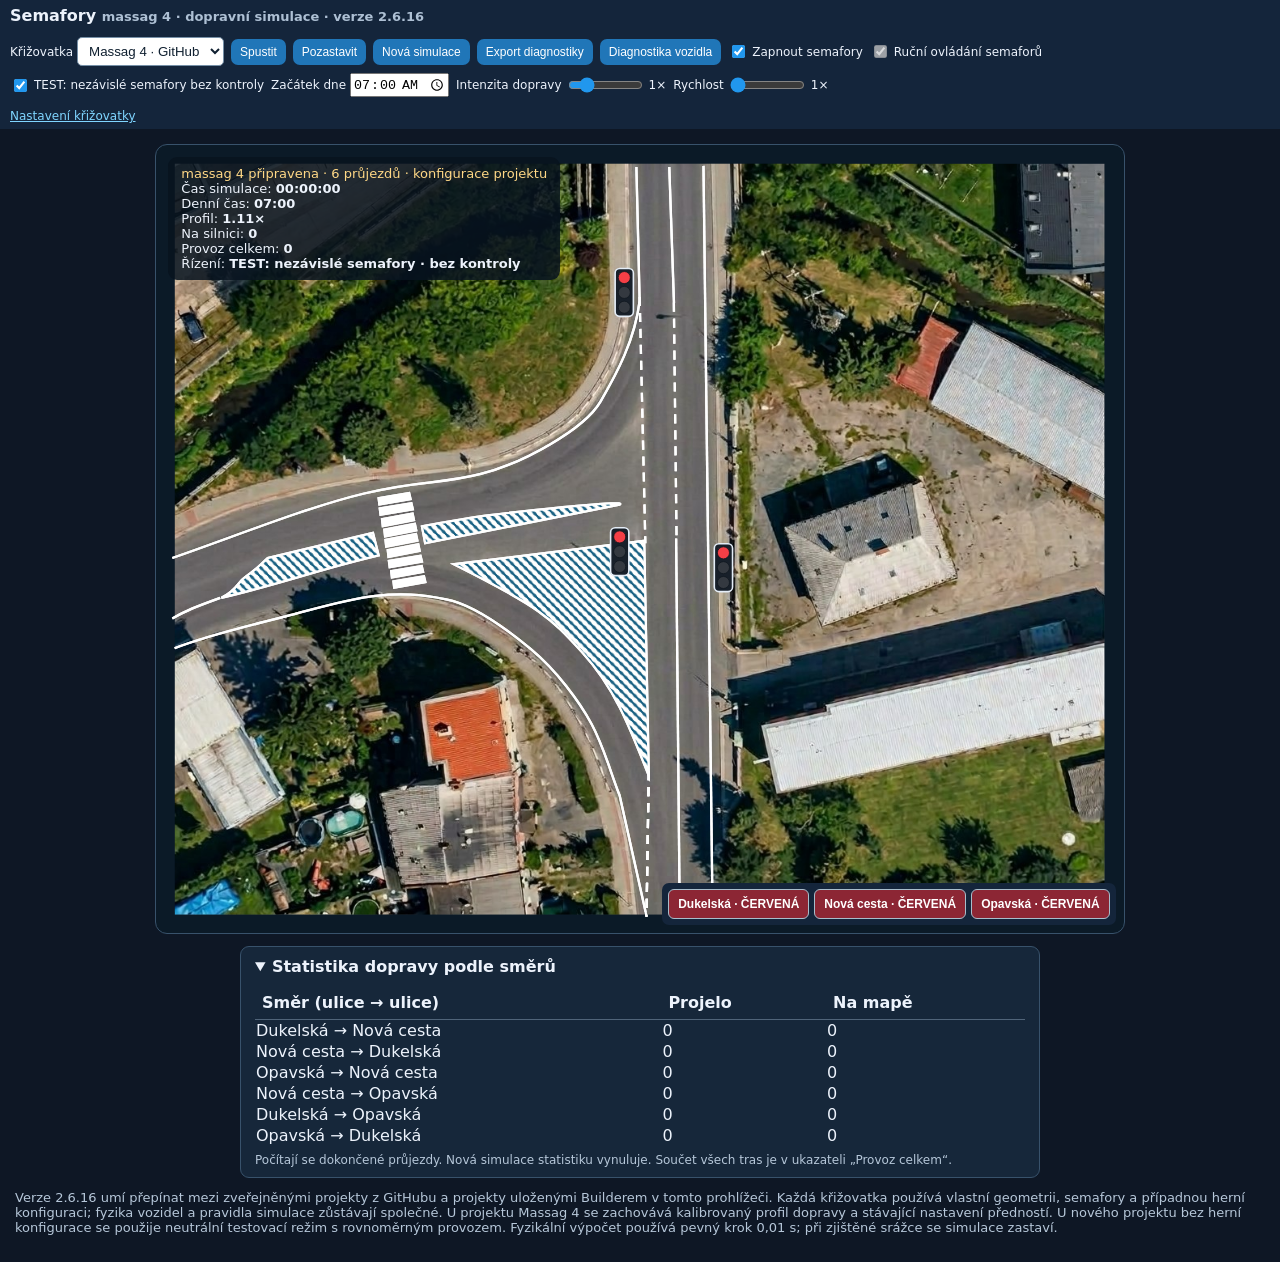
==== hra.html @ 42621f35 "Release 2.6.16 opposing-left-turn flow rule" ====
<!doctype html>
<html lang="cs"><head><meta charset="utf-8"><meta name="viewport" content="width=device-width,initial-scale=1"><title>Semafory – simulace dopravy</title>
<style>
:root{font-family:system-ui,Arial;color:#edf3fc;background:#0e1725}*{box-sizing:border-box}body{margin:0}header{padding:9px 16px;background:#14253b;display:flex;gap:18px;align-items:center;flex-wrap:nowrap}header h1{white-space:nowrap}header a{white-space:nowrap}h1{font-size:23px;margin:0}small{color:#aec0d4}a{color:#7fd5ff}main{max-width:1500px;margin:0 auto;padding:15px}.controls{display:flex;gap:12px;align-items:center;flex-wrap:wrap;margin:0 0 12px}.controls button{padding:9px 17px;background:#2076b8;color:white;border:0;border-radius:7px;cursor:pointer}.controls button:hover{background:#3196d5}.controls label{display:flex;gap:7px;align-items:center}input{accent-color:#2197ee}.controls select{background:#fff;color:#102030;border:1px solid #7690a7;border-radius:5px;padding:5px 7px;max-width:220px}.stage{position:relative;width:fit-content;max-width:100%;margin:0 auto;background:#0b1a27;border:1px solid #38526b;border-radius:12px;overflow:hidden}svg{display:block;width:100%;height:auto;max-height:none}.hud{position:absolute;left:12px;top:12px;background:#08131fdc;padding:9px 13px;border-radius:9px;font-size:13px;pointer-events:none}.note{margin:12px 0;color:#b6c7d9;font-size:13px}#state{color:#ffd886}#scene g[data-overlay]{pointer-events:none}#scene #lights{pointer-events:all}#scene #lights g[data-signal]{pointer-events:all}@media(max-width:640px){header{padding:5px 9px;display:flex;align-items:center;justify-content:space-between;gap:8px}header h1{font-size:13px;line-height:1.2;white-space:normal}header h1 small{font-size:11px}header a{font-size:11px;white-space:nowrap}main{padding:0;display:flex;flex-direction:column}.stage{order:0;width:100%;max-width:100%;margin:0;border-radius:0;border-left:0;border-right:0;height:auto;min-height:0;touch-action:auto}.stage svg{display:block;width:100%;height:auto;max-height:none}.hud{position:static;display:flex;align-items:center;justify-content:space-between;gap:7px;flex-wrap:wrap;background:#14253b;border-radius:0;padding:5px 8px;font-size:10px;line-height:1.25;opacity:1}.hud>div{white-space:nowrap}.hud #state{max-width:100%;overflow:hidden;text-overflow:ellipsis}.controls{order:1;padding:7px 8px;gap:6px;margin:0;display:grid;grid-template-columns:repeat(3,minmax(0,1fr))}.controls button{padding:8px 2px;font-size:12px;min-height:38px}.controls label{font-size:12px;grid-column:span 3;display:flex;gap:8px;min-height:25px}.controls input[type=range]{flex:1;min-width:0}.note{order:2;padding:0 10px;font-size:11px;margin-top:15px}}
@media(min-width:641px){header{padding:6px 10px;gap:12px;flex-wrap:wrap;max-width:100vw;min-width:0}header h1{font-size:16px}header h1 small{font-size:13px}header>a{font-size:12px;order:3}header .controls{margin:0 0 0 auto;gap:7px;flex-wrap:wrap;min-width:0}header .controls button{padding:6px 9px;font-size:12px;white-space:nowrap}header .controls label{font-size:12px;gap:4px;white-space:nowrap}header .controls input[type=range]{width:75px}.stage{width:min(100%, calc((100dvh - 110px) * var(--map-ratio, 1.777778)));height:auto;max-height:none;aspect-ratio:var(--map-aspect, 16/9)}.stage svg{width:100%;height:auto;max-height:none;object-fit:contain}}
.signal-panel{display:flex;flex-wrap:wrap;gap:5px;padding:6px;background:#14253b}
.signal-panel[hidden]{display:none}
.signal-panel button{border:1px solid #a8bdcb;border-radius:6px;color:white;padding:7px 9px;cursor:pointer;font-weight:700;font-size:12px}
@media(min-width:641px){.signal-panel{position:absolute;right:8px;bottom:8px;border-radius:7px}}
/* Mobile flex order: map, primary actions, remaining controls, statistics. */
@media(max-width:640px){
 .stage{order:0}
 .controls{order:1}
 .controls #start{order:-3}
 .controls #pause{order:-2}
 .controls #reset{order:-1}
 #traffic-stats{order:2;margin:10px 0!important;max-width:100%!important}
 .note{order:3}
 #diagnostics{order:4}
}
@media (orientation:landscape) and (max-height:600px){
 #traffic-stats{order:2}
 .note{order:3}
}
body{max-width:100%;overflow-x:hidden}main{width:100%;max-width:100vw}.controls{max-width:100%;min-width:0}header{max-width:100%;min-width:0}.stage{max-width:100%}
/* Small landscape phones: show the map first, controls below it. */
@media (orientation:landscape) and (max-height:600px){
 header{padding:3px 8px;gap:8px}
 header h1{font-size:13px}
 header h1 small{font-size:11px}
 main{display:flex;flex-direction:column;padding:4px 6px}
 .stage{order:0;width:min(100%,calc((100dvh - 70px)*var(--map-ratio,1.333333)));height:auto;max-height:none;margin:0 auto;aspect-ratio:var(--map-aspect,4/3);flex-shrink:0}
 .stage svg{height:auto;width:100%;max-height:none;display:block}
 .controls{order:1;margin:8px 0;flex-wrap:wrap}
 .hud{font-size:10px;padding:4px 7px}
 .note{order:2}
}
</style><script type="module" src="./js/play.js?v=2.6.16"></script></head>
<body><header><h1>Semafory <small><span id="intersection-name">Načítám křižovatku…</span> · dopravní simulace · verze 2.6.16</small></h1><a href="./index.html">Nastavení křižovatky</a></header>
<main><div class="controls"><label>Křižovatka <select id="intersection"><option value="">Načítám…</option></select></label><button id="start">Spustit</button><button id="pause">Pozastavit</button><button id="reset">Nová simulace</button><button id="export-diagnostics">Export diagnostiky</button><button id="inspect-toggle" type="button">Diagnostika vozidla</button><label><input id="signals-enabled" type="checkbox" checked> Zapnout semafory</label><label><input id="manual" type="checkbox" checked> Ruční ovládání semaforů</label><label title="Testovací režim bez spřažení a bezpečnostních intervalů"><input id="unrestricted" type="checkbox" checked> TEST: nezávislé semafory bez kontroly</label><label>Začátek dne <input id="start-time" type="time" value="07:00" step="900" style="max-width:100px"></label><label>Intenzita dopravy <input id="rate" type="range" min="0.5" max="3" step="0.25" value="1"><span id="rate-value">1×</span></label><label>Rychlost <input id="speed" type="range" min="1" max="5" value="1"><span id="speed-value">1×</span></label></div>
<div class="stage"><svg id="scene" xmlns="http://www.w3.org/2000/svg" viewBox="0 0 1280 720" preserveAspectRatio="xMidYMid meet" aria-label="Simulace křižovatky">
<defs id="defs"></defs><g id="map"></g><g id="photo-map"></g><g id="markings"></g><g id="native-map"></g><g id="vehicles" data-overlay="true"></g><g id="lights" data-overlay="true"></g></svg>
<div class="hud"><div id="state">Načítám křižovatku…</div><div>Čas simulace: <b id="elapsed">00:00:00</b></div><div>Denní čas: <b id="day-time">07:00</b></div><div>Profil: <b id="current-profile">1,00×</b></div><div>Na silnici: <b id="count">0</b></div><div>Provoz celkem: <b id="passed">0</b></div><div>Řízení: <b id="phase">Bez semaforů</b></div></div><div id="signal-panel" class="signal-panel" hidden></div></div>
<details id="traffic-stats" style="margin:12px auto;max-width:800px;background:#16273a;border:1px solid #38526b;border-radius:9px;padding:10px 14px;color:#edf3fc" open><summary style="cursor:pointer;font-weight:700">Statistika dopravy podle směrů</summary><div style="overflow-x:auto"><table style="border-collapse:collapse;width:100%;margin-top:10px;text-align:left;font-variant-numeric:tabular-nums"><thead><tr><th style="padding:7px;border-bottom:1px solid #506479">Směr (ulice → ulice)</th><th style="padding:7px;border-bottom:1px solid #506479">Projelo</th><th style="padding:7px;border-bottom:1px solid #506479">Na mapě</th></tr></thead><tbody id="route-stats-body"></tbody></table></div><p style="margin:7px 0 0;font-size:12px;color:#b6c7d9">Počítají se dokončené průjezdy. Nová simulace statistiku vynuluje. Součet všech tras je v ukazateli „Provoz celkem“.</p></details>
<section id="vehicle-inspector" hidden style="position:fixed;right:12px;bottom:12px;z-index:30;max-width:min(440px,92vw);max-height:42vh;overflow:auto;margin:0;padding:12px;background:#172b3b;color:#eef7ff;border:1px solid #51788e;border-radius:9px;font-size:13px"><label style="display:block;margin-bottom:8px">Vybrat vozidlo: <select id="inspect-select" style="background:#fff;color:#102030;padding:4px;max-width:100%"></select></label><strong id="inspect-title">Vybrané vozidlo</strong><div id="inspect-info" style="margin:7px 0"></div><strong id="inspect-status"></strong><pre id="inspect-detail" style="white-space:pre-wrap;overflow-wrap:anywhere;font-size:12px;margin:8px 0 0"></pre></section><pre id="diagnostics" hidden style="white-space:pre-wrap;overflow-wrap:anywhere;background:#16283d;padding:12px;border-radius:8px;font-size:12px"></pre><p class="note">Verze 2.6.16 umí přepínat mezi zveřejněnými projekty z GitHubu a projekty uloženými Builderem v tomto prohlížeči. Každá křižovatka používá vlastní geometrii, semafory a případnou herní konfiguraci; fyzika vozidel a pravidla simulace zůstávají společné. U projektu Massag 4 se zachovává kalibrovaný profil dopravy a stávající nastavení předností. U nového projektu bez herní konfigurace se použije neutrální testovací režim s rovnoměrným provozem. Fyzikální výpočet používá pevný krok 0,01 s; při zjištěné srážce se simulace zastaví.</p></main><script>
(()=>{const controls=document.querySelector('.controls'),header=document.querySelector('header'),main=document.querySelector('main'),stage=document.querySelector('.stage');function layout(){if(window.innerWidth>640)header.append(controls);else stage.insertAdjacentElement('afterend',controls)}window.addEventListener('resize',layout);layout()})();
</script></body></html>
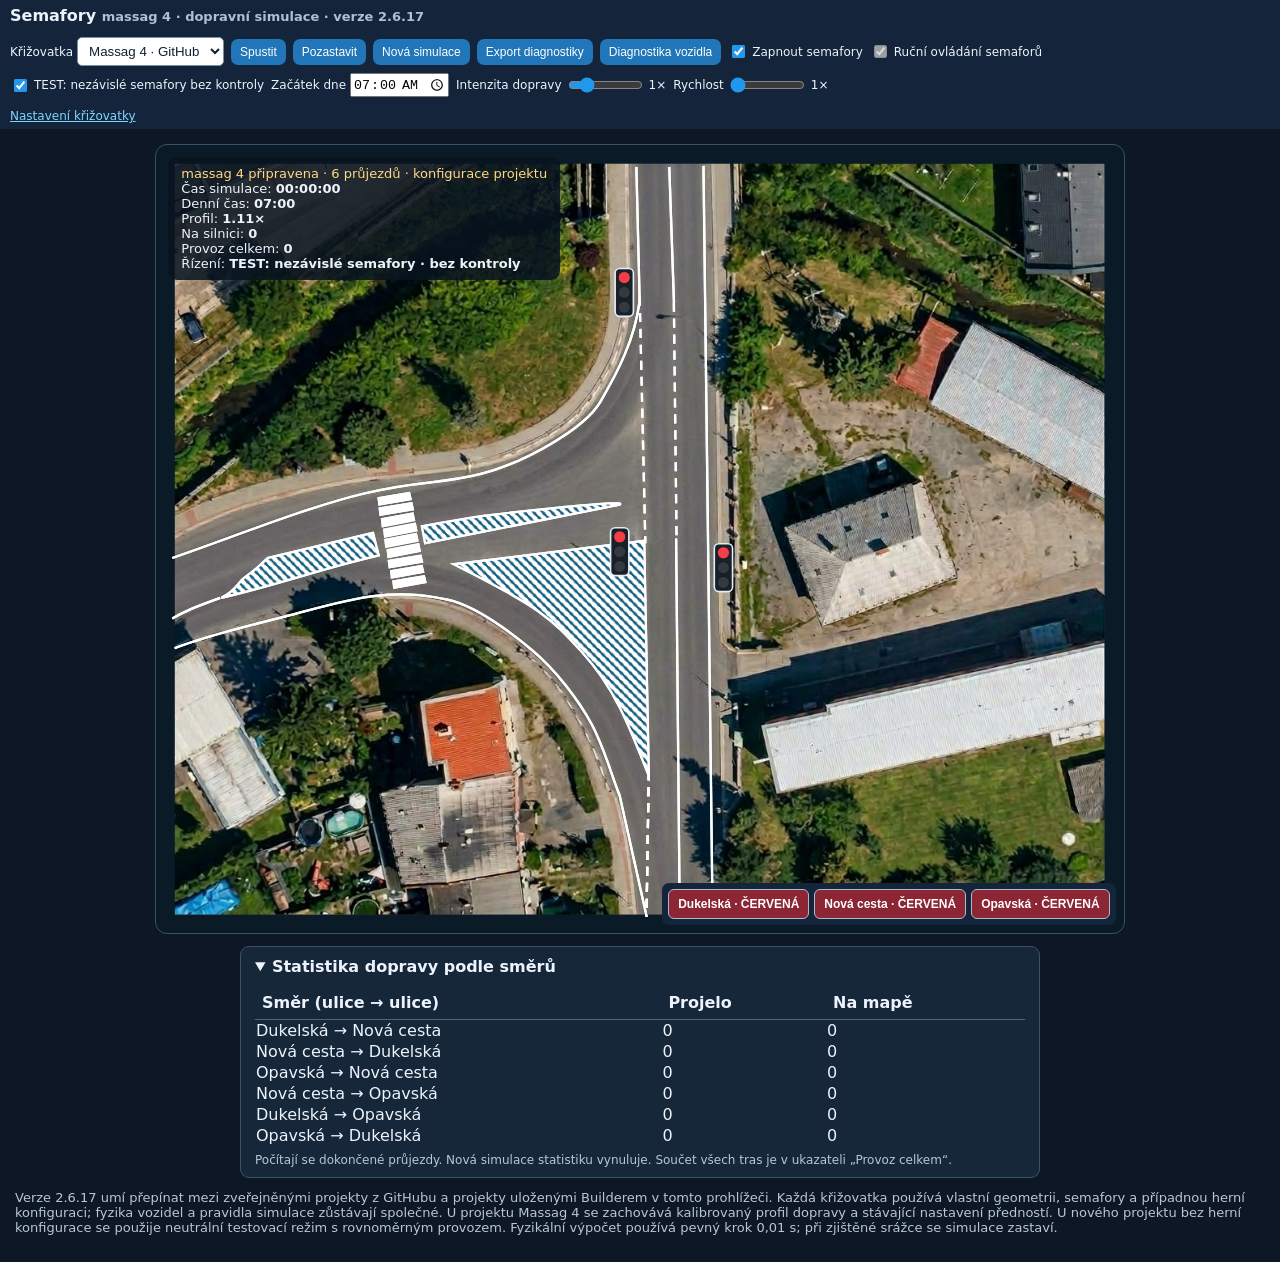
==== commit fff25065: "Release 2.6.17: refine general priority waiting behavior" ====
--- a/hra.html
+++ b/hra.html
@@ -35,13 +35,13 @@
  .hud{font-size:10px;padding:4px 7px}
  .note{order:2}
 }
-</style><script type="module" src="./js/play.js?v=2.6.16"></script></head>
-<body><header><h1>Semafory <small><span id="intersection-name">Načítám křižovatku…</span> · dopravní simulace · verze 2.6.16</small></h1><a href="./index.html">Nastavení křižovatky</a></header>
+</style><script type="module" src="./js/play.js?v=2.6.17"></script></head>
+<body><header><h1>Semafory <small><span id="intersection-name">Načítám křižovatku…</span> · dopravní simulace · verze 2.6.17</small></h1><a href="./index.html">Nastavení křižovatky</a></header>
 <main><div class="controls"><label>Křižovatka <select id="intersection"><option value="">Načítám…</option></select></label><button id="start">Spustit</button><button id="pause">Pozastavit</button><button id="reset">Nová simulace</button><button id="export-diagnostics">Export diagnostiky</button><button id="inspect-toggle" type="button">Diagnostika vozidla</button><label><input id="signals-enabled" type="checkbox" checked> Zapnout semafory</label><label><input id="manual" type="checkbox" checked> Ruční ovládání semaforů</label><label title="Testovací režim bez spřažení a bezpečnostních intervalů"><input id="unrestricted" type="checkbox" checked> TEST: nezávislé semafory bez kontroly</label><label>Začátek dne <input id="start-time" type="time" value="07:00" step="900" style="max-width:100px"></label><label>Intenzita dopravy <input id="rate" type="range" min="0.5" max="3" step="0.25" value="1"><span id="rate-value">1×</span></label><label>Rychlost <input id="speed" type="range" min="1" max="5" value="1"><span id="speed-value">1×</span></label></div>
 <div class="stage"><svg id="scene" xmlns="http://www.w3.org/2000/svg" viewBox="0 0 1280 720" preserveAspectRatio="xMidYMid meet" aria-label="Simulace křižovatky">
 <defs id="defs"></defs><g id="map"></g><g id="photo-map"></g><g id="markings"></g><g id="native-map"></g><g id="vehicles" data-overlay="true"></g><g id="lights" data-overlay="true"></g></svg>
 <div class="hud"><div id="state">Načítám křižovatku…</div><div>Čas simulace: <b id="elapsed">00:00:00</b></div><div>Denní čas: <b id="day-time">07:00</b></div><div>Profil: <b id="current-profile">1,00×</b></div><div>Na silnici: <b id="count">0</b></div><div>Provoz celkem: <b id="passed">0</b></div><div>Řízení: <b id="phase">Bez semaforů</b></div></div><div id="signal-panel" class="signal-panel" hidden></div></div>
 <details id="traffic-stats" style="margin:12px auto;max-width:800px;background:#16273a;border:1px solid #38526b;border-radius:9px;padding:10px 14px;color:#edf3fc" open><summary style="cursor:pointer;font-weight:700">Statistika dopravy podle směrů</summary><div style="overflow-x:auto"><table style="border-collapse:collapse;width:100%;margin-top:10px;text-align:left;font-variant-numeric:tabular-nums"><thead><tr><th style="padding:7px;border-bottom:1px solid #506479">Směr (ulice → ulice)</th><th style="padding:7px;border-bottom:1px solid #506479">Projelo</th><th style="padding:7px;border-bottom:1px solid #506479">Na mapě</th></tr></thead><tbody id="route-stats-body"></tbody></table></div><p style="margin:7px 0 0;font-size:12px;color:#b6c7d9">Počítají se dokončené průjezdy. Nová simulace statistiku vynuluje. Součet všech tras je v ukazateli „Provoz celkem“.</p></details>
-<section id="vehicle-inspector" hidden style="position:fixed;right:12px;bottom:12px;z-index:30;max-width:min(440px,92vw);max-height:42vh;overflow:auto;margin:0;padding:12px;background:#172b3b;color:#eef7ff;border:1px solid #51788e;border-radius:9px;font-size:13px"><label style="display:block;margin-bottom:8px">Vybrat vozidlo: <select id="inspect-select" style="background:#fff;color:#102030;padding:4px;max-width:100%"></select></label><strong id="inspect-title">Vybrané vozidlo</strong><div id="inspect-info" style="margin:7px 0"></div><strong id="inspect-status"></strong><pre id="inspect-detail" style="white-space:pre-wrap;overflow-wrap:anywhere;font-size:12px;margin:8px 0 0"></pre></section><pre id="diagnostics" hidden style="white-space:pre-wrap;overflow-wrap:anywhere;background:#16283d;padding:12px;border-radius:8px;font-size:12px"></pre><p class="note">Verze 2.6.16 umí přepínat mezi zveřejněnými projekty z GitHubu a projekty uloženými Builderem v tomto prohlížeči. Každá křižovatka používá vlastní geometrii, semafory a případnou herní konfiguraci; fyzika vozidel a pravidla simulace zůstávají společné. U projektu Massag 4 se zachovává kalibrovaný profil dopravy a stávající nastavení předností. U nového projektu bez herní konfigurace se použije neutrální testovací režim s rovnoměrným provozem. Fyzikální výpočet používá pevný krok 0,01 s; při zjištěné srážce se simulace zastaví.</p></main><script>
+<section id="vehicle-inspector" hidden style="position:fixed;right:12px;bottom:12px;z-index:30;max-width:min(440px,92vw);max-height:42vh;overflow:auto;margin:0;padding:12px;background:#172b3b;color:#eef7ff;border:1px solid #51788e;border-radius:9px;font-size:13px"><label style="display:block;margin-bottom:8px">Vybrat vozidlo: <select id="inspect-select" style="background:#fff;color:#102030;padding:4px;max-width:100%"></select></label><strong id="inspect-title">Vybrané vozidlo</strong><div id="inspect-info" style="margin:7px 0"></div><strong id="inspect-status"></strong><pre id="inspect-detail" style="white-space:pre-wrap;overflow-wrap:anywhere;font-size:12px;margin:8px 0 0"></pre></section><pre id="diagnostics" hidden style="white-space:pre-wrap;overflow-wrap:anywhere;background:#16283d;padding:12px;border-radius:8px;font-size:12px"></pre><p class="note">Verze 2.6.17 umí přepínat mezi zveřejněnými projekty z GitHubu a projekty uloženými Builderem v tomto prohlížeči. Každá křižovatka používá vlastní geometrii, semafory a případnou herní konfiguraci; fyzika vozidel a pravidla simulace zůstávají společné. U projektu Massag 4 se zachovává kalibrovaný profil dopravy a stávající nastavení předností. U nového projektu bez herní konfigurace se použije neutrální testovací režim s rovnoměrným provozem. Fyzikální výpočet používá pevný krok 0,01 s; při zjištěné srážce se simulace zastaví.</p></main><script>
 (()=>{const controls=document.querySelector('.controls'),header=document.querySelector('header'),main=document.querySelector('main'),stage=document.querySelector('.stage');function layout(){if(window.innerWidth>640)header.append(controls);else stage.insertAdjacentElement('afterend',controls)}window.addEventListener('resize',layout);layout()})();
 </script></body></html>
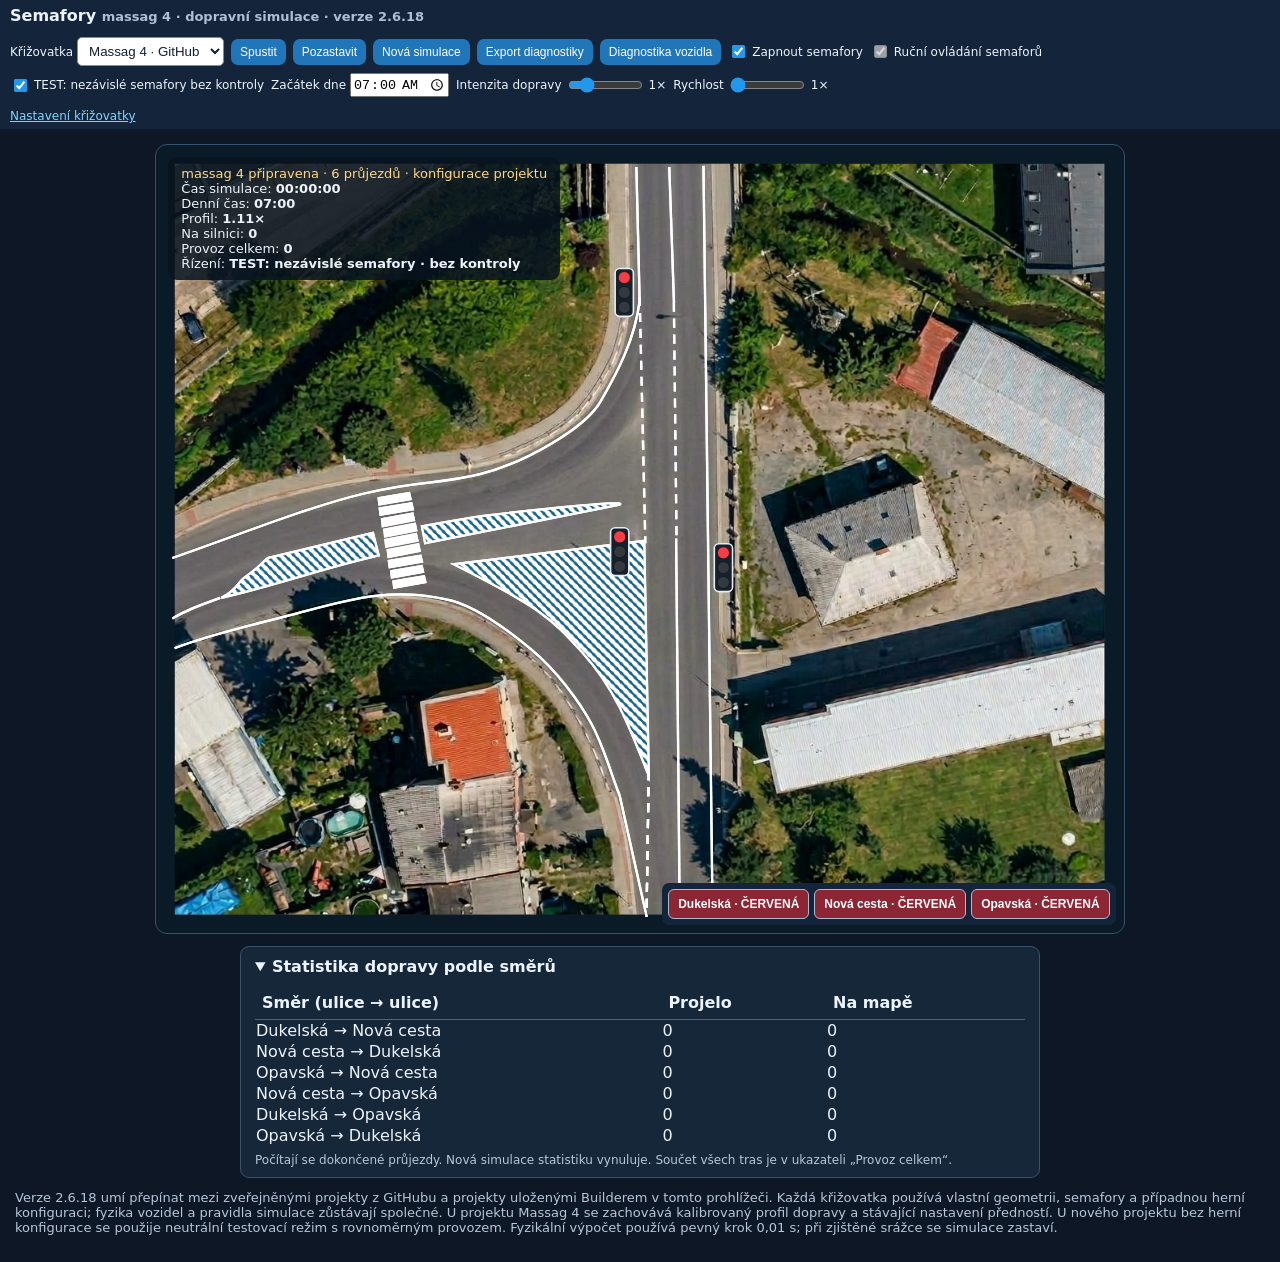
==== commit 45c326cf: "Bump game UI to 2.6.18" ====
--- a/hra.html
+++ b/hra.html
@@ -35,13 +35,13 @@
  .hud{font-size:10px;padding:4px 7px}
  .note{order:2}
 }
-</style><script type="module" src="./js/play.js?v=2.6.17"></script></head>
-<body><header><h1>Semafory <small><span id="intersection-name">Načítám křižovatku…</span> · dopravní simulace · verze 2.6.17</small></h1><a href="./index.html">Nastavení křižovatky</a></header>
+</style><script type="module" src="./js/play.js?v=2.6.18"></script></head>
+<body><header><h1>Semafory <small><span id="intersection-name">Načítám křižovatku…</span> · dopravní simulace · verze 2.6.18</small></h1><a href="./index.html">Nastavení křižovatky</a></header>
 <main><div class="controls"><label>Křižovatka <select id="intersection"><option value="">Načítám…</option></select></label><button id="start">Spustit</button><button id="pause">Pozastavit</button><button id="reset">Nová simulace</button><button id="export-diagnostics">Export diagnostiky</button><button id="inspect-toggle" type="button">Diagnostika vozidla</button><label><input id="signals-enabled" type="checkbox" checked> Zapnout semafory</label><label><input id="manual" type="checkbox" checked> Ruční ovládání semaforů</label><label title="Testovací režim bez spřažení a bezpečnostních intervalů"><input id="unrestricted" type="checkbox" checked> TEST: nezávislé semafory bez kontroly</label><label>Začátek dne <input id="start-time" type="time" value="07:00" step="900" style="max-width:100px"></label><label>Intenzita dopravy <input id="rate" type="range" min="0.5" max="3" step="0.25" value="1"><span id="rate-value">1×</span></label><label>Rychlost <input id="speed" type="range" min="1" max="5" value="1"><span id="speed-value">1×</span></label></div>
 <div class="stage"><svg id="scene" xmlns="http://www.w3.org/2000/svg" viewBox="0 0 1280 720" preserveAspectRatio="xMidYMid meet" aria-label="Simulace křižovatky">
 <defs id="defs"></defs><g id="map"></g><g id="photo-map"></g><g id="markings"></g><g id="native-map"></g><g id="vehicles" data-overlay="true"></g><g id="lights" data-overlay="true"></g></svg>
 <div class="hud"><div id="state">Načítám křižovatku…</div><div>Čas simulace: <b id="elapsed">00:00:00</b></div><div>Denní čas: <b id="day-time">07:00</b></div><div>Profil: <b id="current-profile">1,00×</b></div><div>Na silnici: <b id="count">0</b></div><div>Provoz celkem: <b id="passed">0</b></div><div>Řízení: <b id="phase">Bez semaforů</b></div></div><div id="signal-panel" class="signal-panel" hidden></div></div>
 <details id="traffic-stats" style="margin:12px auto;max-width:800px;background:#16273a;border:1px solid #38526b;border-radius:9px;padding:10px 14px;color:#edf3fc" open><summary style="cursor:pointer;font-weight:700">Statistika dopravy podle směrů</summary><div style="overflow-x:auto"><table style="border-collapse:collapse;width:100%;margin-top:10px;text-align:left;font-variant-numeric:tabular-nums"><thead><tr><th style="padding:7px;border-bottom:1px solid #506479">Směr (ulice → ulice)</th><th style="padding:7px;border-bottom:1px solid #506479">Projelo</th><th style="padding:7px;border-bottom:1px solid #506479">Na mapě</th></tr></thead><tbody id="route-stats-body"></tbody></table></div><p style="margin:7px 0 0;font-size:12px;color:#b6c7d9">Počítají se dokončené průjezdy. Nová simulace statistiku vynuluje. Součet všech tras je v ukazateli „Provoz celkem“.</p></details>
-<section id="vehicle-inspector" hidden style="position:fixed;right:12px;bottom:12px;z-index:30;max-width:min(440px,92vw);max-height:42vh;overflow:auto;margin:0;padding:12px;background:#172b3b;color:#eef7ff;border:1px solid #51788e;border-radius:9px;font-size:13px"><label style="display:block;margin-bottom:8px">Vybrat vozidlo: <select id="inspect-select" style="background:#fff;color:#102030;padding:4px;max-width:100%"></select></label><strong id="inspect-title">Vybrané vozidlo</strong><div id="inspect-info" style="margin:7px 0"></div><strong id="inspect-status"></strong><pre id="inspect-detail" style="white-space:pre-wrap;overflow-wrap:anywhere;font-size:12px;margin:8px 0 0"></pre></section><pre id="diagnostics" hidden style="white-space:pre-wrap;overflow-wrap:anywhere;background:#16283d;padding:12px;border-radius:8px;font-size:12px"></pre><p class="note">Verze 2.6.17 umí přepínat mezi zveřejněnými projekty z GitHubu a projekty uloženými Builderem v tomto prohlížeči. Každá křižovatka používá vlastní geometrii, semafory a případnou herní konfiguraci; fyzika vozidel a pravidla simulace zůstávají společné. U projektu Massag 4 se zachovává kalibrovaný profil dopravy a stávající nastavení předností. U nového projektu bez herní konfigurace se použije neutrální testovací režim s rovnoměrným provozem. Fyzikální výpočet používá pevný krok 0,01 s; při zjištěné srážce se simulace zastaví.</p></main><script>
+<section id="vehicle-inspector" hidden style="position:fixed;right:12px;bottom:12px;z-index:30;max-width:min(440px,92vw);max-height:42vh;overflow:auto;margin:0;padding:12px;background:#172b3b;color:#eef7ff;border:1px solid #51788e;border-radius:9px;font-size:13px"><label style="display:block;margin-bottom:8px">Vybrat vozidlo: <select id="inspect-select" style="background:#fff;color:#102030;padding:4px;max-width:100%"></select></label><strong id="inspect-title">Vybrané vozidlo</strong><div id="inspect-info" style="margin:7px 0"></div><strong id="inspect-status"></strong><pre id="inspect-detail" style="white-space:pre-wrap;overflow-wrap:anywhere;font-size:12px;margin:8px 0 0"></pre></section><pre id="diagnostics" hidden style="white-space:pre-wrap;overflow-wrap:anywhere;background:#16283d;padding:12px;border-radius:8px;font-size:12px"></pre><p class="note">Verze 2.6.18 umí přepínat mezi zveřejněnými projekty z GitHubu a projekty uloženými Builderem v tomto prohlížeči. Každá křižovatka používá vlastní geometrii, semafory a případnou herní konfiguraci; fyzika vozidel a pravidla simulace zůstávají společné. U projektu Massag 4 se zachovává kalibrovaný profil dopravy a stávající nastavení předností. U nového projektu bez herní konfigurace se použije neutrální testovací režim s rovnoměrným provozem. Fyzikální výpočet používá pevný krok 0,01 s; při zjištěné srážce se simulace zastaví.</p></main><script>
 (()=>{const controls=document.querySelector('.controls'),header=document.querySelector('header'),main=document.querySelector('main'),stage=document.querySelector('.stage');function layout(){if(window.innerWidth>640)header.append(controls);else stage.insertAdjacentElement('afterend',controls)}window.addEventListener('resize',layout);layout()})();
 </script></body></html>
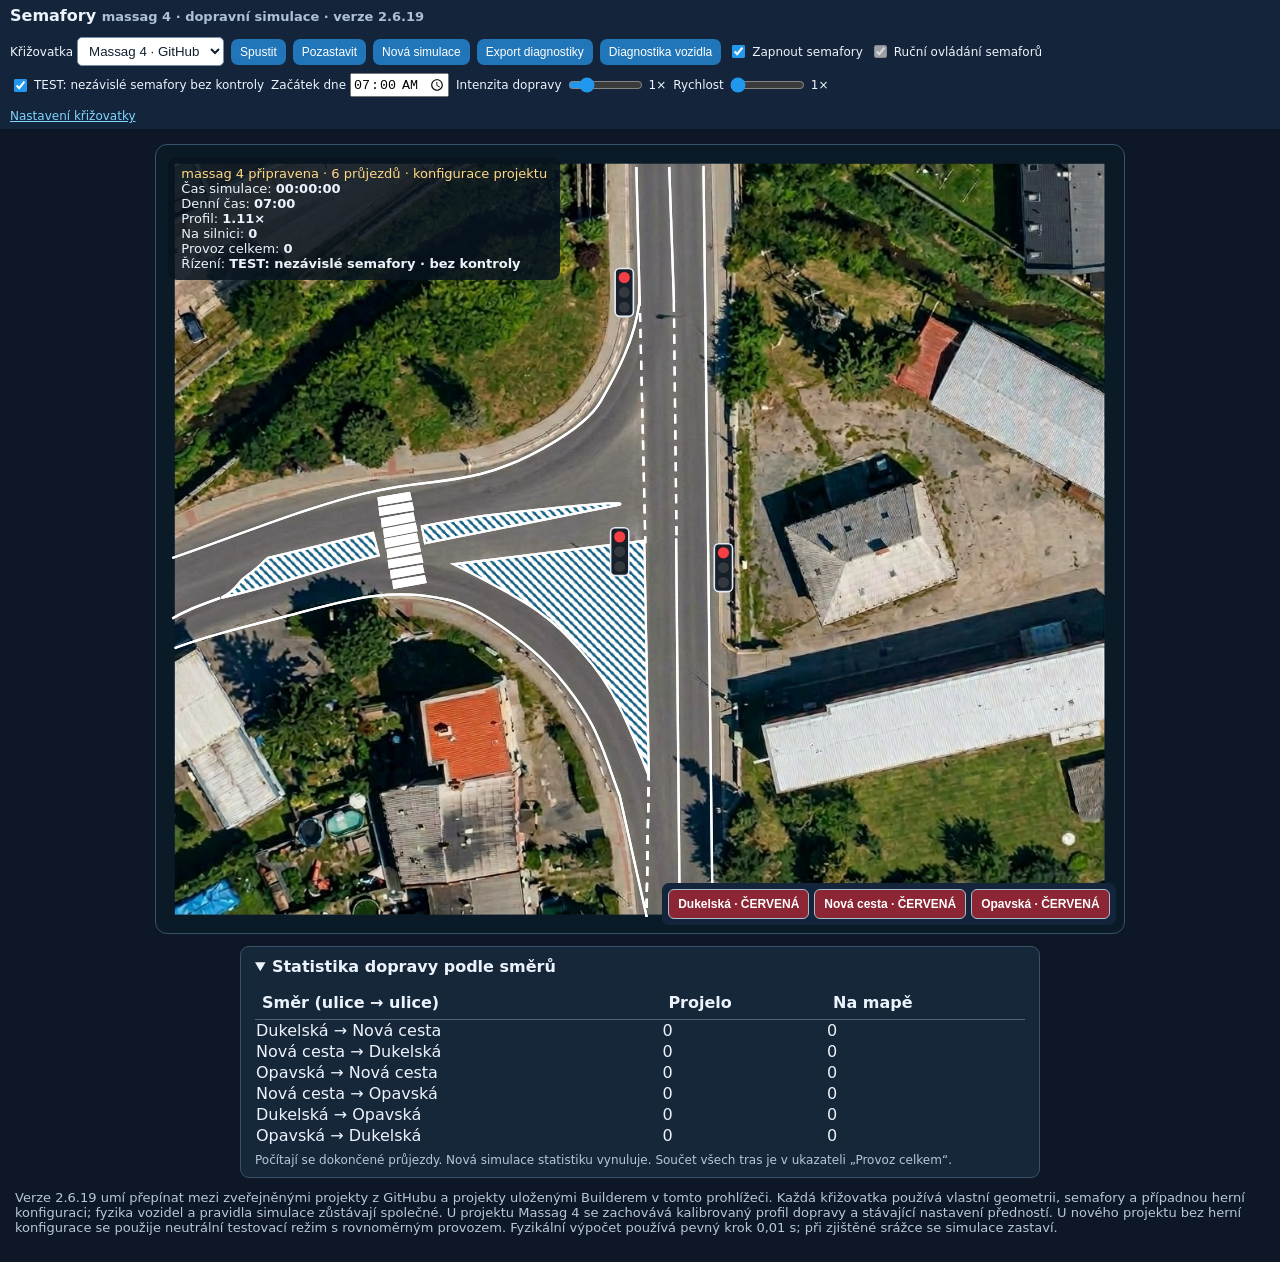
==== commit c28d60f3: "Publish 2.6.19 and document staged yielding rules" ====
--- a/hra.html
+++ b/hra.html
@@ -35,13 +35,13 @@
  .hud{font-size:10px;padding:4px 7px}
  .note{order:2}
 }
-</style><script type="module" src="./js/play.js?v=2.6.18"></script></head>
-<body><header><h1>Semafory <small><span id="intersection-name">Načítám křižovatku…</span> · dopravní simulace · verze 2.6.18</small></h1><a href="./index.html">Nastavení křižovatky</a></header>
+</style><script type="module" src="./js/play.js?v=2.6.19"></script></head>
+<body><header><h1>Semafory <small><span id="intersection-name">Načítám křižovatku…</span> · dopravní simulace · verze 2.6.19</small></h1><a href="./index.html">Nastavení křižovatky</a></header>
 <main><div class="controls"><label>Křižovatka <select id="intersection"><option value="">Načítám…</option></select></label><button id="start">Spustit</button><button id="pause">Pozastavit</button><button id="reset">Nová simulace</button><button id="export-diagnostics">Export diagnostiky</button><button id="inspect-toggle" type="button">Diagnostika vozidla</button><label><input id="signals-enabled" type="checkbox" checked> Zapnout semafory</label><label><input id="manual" type="checkbox" checked> Ruční ovládání semaforů</label><label title="Testovací režim bez spřažení a bezpečnostních intervalů"><input id="unrestricted" type="checkbox" checked> TEST: nezávislé semafory bez kontroly</label><label>Začátek dne <input id="start-time" type="time" value="07:00" step="900" style="max-width:100px"></label><label>Intenzita dopravy <input id="rate" type="range" min="0.5" max="3" step="0.25" value="1"><span id="rate-value">1×</span></label><label>Rychlost <input id="speed" type="range" min="1" max="5" value="1"><span id="speed-value">1×</span></label></div>
 <div class="stage"><svg id="scene" xmlns="http://www.w3.org/2000/svg" viewBox="0 0 1280 720" preserveAspectRatio="xMidYMid meet" aria-label="Simulace křižovatky">
 <defs id="defs"></defs><g id="map"></g><g id="photo-map"></g><g id="markings"></g><g id="native-map"></g><g id="vehicles" data-overlay="true"></g><g id="lights" data-overlay="true"></g></svg>
 <div class="hud"><div id="state">Načítám křižovatku…</div><div>Čas simulace: <b id="elapsed">00:00:00</b></div><div>Denní čas: <b id="day-time">07:00</b></div><div>Profil: <b id="current-profile">1,00×</b></div><div>Na silnici: <b id="count">0</b></div><div>Provoz celkem: <b id="passed">0</b></div><div>Řízení: <b id="phase">Bez semaforů</b></div></div><div id="signal-panel" class="signal-panel" hidden></div></div>
 <details id="traffic-stats" style="margin:12px auto;max-width:800px;background:#16273a;border:1px solid #38526b;border-radius:9px;padding:10px 14px;color:#edf3fc" open><summary style="cursor:pointer;font-weight:700">Statistika dopravy podle směrů</summary><div style="overflow-x:auto"><table style="border-collapse:collapse;width:100%;margin-top:10px;text-align:left;font-variant-numeric:tabular-nums"><thead><tr><th style="padding:7px;border-bottom:1px solid #506479">Směr (ulice → ulice)</th><th style="padding:7px;border-bottom:1px solid #506479">Projelo</th><th style="padding:7px;border-bottom:1px solid #506479">Na mapě</th></tr></thead><tbody id="route-stats-body"></tbody></table></div><p style="margin:7px 0 0;font-size:12px;color:#b6c7d9">Počítají se dokončené průjezdy. Nová simulace statistiku vynuluje. Součet všech tras je v ukazateli „Provoz celkem“.</p></details>
-<section id="vehicle-inspector" hidden style="position:fixed;right:12px;bottom:12px;z-index:30;max-width:min(440px,92vw);max-height:42vh;overflow:auto;margin:0;padding:12px;background:#172b3b;color:#eef7ff;border:1px solid #51788e;border-radius:9px;font-size:13px"><label style="display:block;margin-bottom:8px">Vybrat vozidlo: <select id="inspect-select" style="background:#fff;color:#102030;padding:4px;max-width:100%"></select></label><strong id="inspect-title">Vybrané vozidlo</strong><div id="inspect-info" style="margin:7px 0"></div><strong id="inspect-status"></strong><pre id="inspect-detail" style="white-space:pre-wrap;overflow-wrap:anywhere;font-size:12px;margin:8px 0 0"></pre></section><pre id="diagnostics" hidden style="white-space:pre-wrap;overflow-wrap:anywhere;background:#16283d;padding:12px;border-radius:8px;font-size:12px"></pre><p class="note">Verze 2.6.18 umí přepínat mezi zveřejněnými projekty z GitHubu a projekty uloženými Builderem v tomto prohlížeči. Každá křižovatka používá vlastní geometrii, semafory a případnou herní konfiguraci; fyzika vozidel a pravidla simulace zůstávají společné. U projektu Massag 4 se zachovává kalibrovaný profil dopravy a stávající nastavení předností. U nového projektu bez herní konfigurace se použije neutrální testovací režim s rovnoměrným provozem. Fyzikální výpočet používá pevný krok 0,01 s; při zjištěné srážce se simulace zastaví.</p></main><script>
+<section id="vehicle-inspector" hidden style="position:fixed;right:12px;bottom:12px;z-index:30;max-width:min(440px,92vw);max-height:42vh;overflow:auto;margin:0;padding:12px;background:#172b3b;color:#eef7ff;border:1px solid #51788e;border-radius:9px;font-size:13px"><label style="display:block;margin-bottom:8px">Vybrat vozidlo: <select id="inspect-select" style="background:#fff;color:#102030;padding:4px;max-width:100%"></select></label><strong id="inspect-title">Vybrané vozidlo</strong><div id="inspect-info" style="margin:7px 0"></div><strong id="inspect-status"></strong><pre id="inspect-detail" style="white-space:pre-wrap;overflow-wrap:anywhere;font-size:12px;margin:8px 0 0"></pre></section><pre id="diagnostics" hidden style="white-space:pre-wrap;overflow-wrap:anywhere;background:#16283d;padding:12px;border-radius:8px;font-size:12px"></pre><p class="note">Verze 2.6.19 umí přepínat mezi zveřejněnými projekty z GitHubu a projekty uloženými Builderem v tomto prohlížeči. Každá křižovatka používá vlastní geometrii, semafory a případnou herní konfiguraci; fyzika vozidel a pravidla simulace zůstávají společné. U projektu Massag 4 se zachovává kalibrovaný profil dopravy a stávající nastavení předností. U nového projektu bez herní konfigurace se použije neutrální testovací režim s rovnoměrným provozem. Fyzikální výpočet používá pevný krok 0,01 s; při zjištěné srážce se simulace zastaví.</p></main><script>
 (()=>{const controls=document.querySelector('.controls'),header=document.querySelector('header'),main=document.querySelector('main'),stage=document.querySelector('.stage');function layout(){if(window.innerWidth>640)header.append(controls);else stage.insertAdjacentElement('afterend',controls)}window.addEventListener('resize',layout);layout()})();
 </script></body></html>
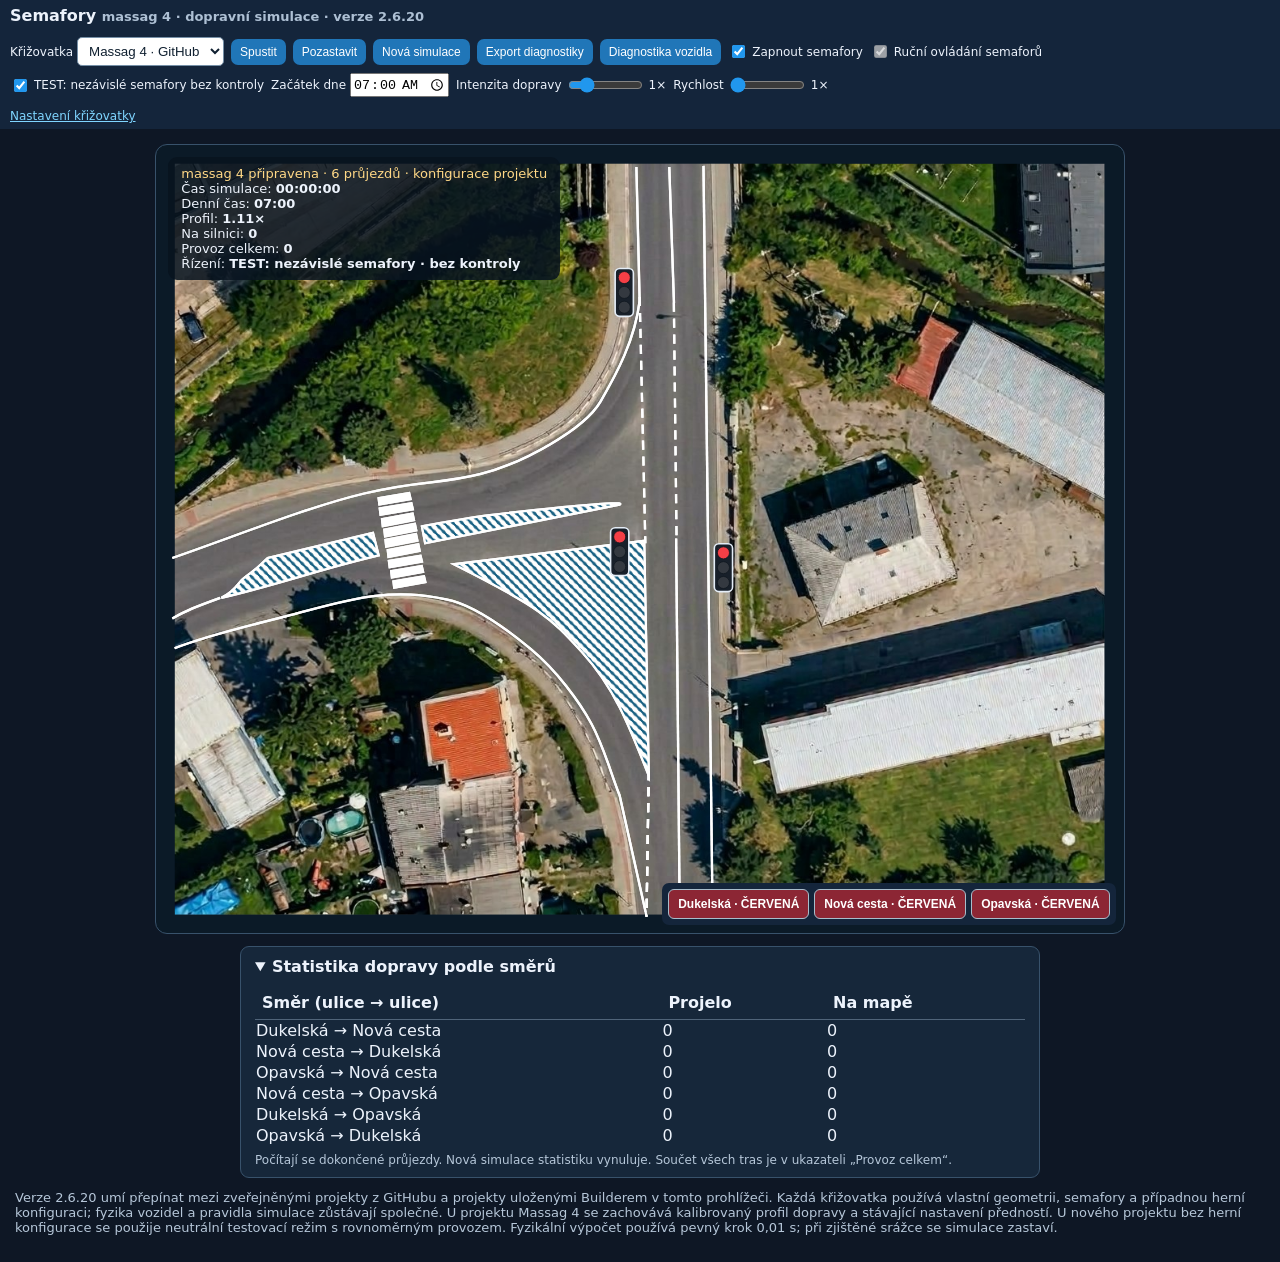
==== commit e1e594b0: "Release 2.6.20 and document conflict occupancy correction" ====
--- a/hra.html
+++ b/hra.html
@@ -35,13 +35,13 @@
  .hud{font-size:10px;padding:4px 7px}
  .note{order:2}
 }
-</style><script type="module" src="./js/play.js?v=2.6.19"></script></head>
-<body><header><h1>Semafory <small><span id="intersection-name">Načítám křižovatku…</span> · dopravní simulace · verze 2.6.19</small></h1><a href="./index.html">Nastavení křižovatky</a></header>
+</style><script type="module" src="./js/play.js?v=2.6.20"></script></head>
+<body><header><h1>Semafory <small><span id="intersection-name">Načítám křižovatku…</span> · dopravní simulace · verze 2.6.20</small></h1><a href="./index.html">Nastavení křižovatky</a></header>
 <main><div class="controls"><label>Křižovatka <select id="intersection"><option value="">Načítám…</option></select></label><button id="start">Spustit</button><button id="pause">Pozastavit</button><button id="reset">Nová simulace</button><button id="export-diagnostics">Export diagnostiky</button><button id="inspect-toggle" type="button">Diagnostika vozidla</button><label><input id="signals-enabled" type="checkbox" checked> Zapnout semafory</label><label><input id="manual" type="checkbox" checked> Ruční ovládání semaforů</label><label title="Testovací režim bez spřažení a bezpečnostních intervalů"><input id="unrestricted" type="checkbox" checked> TEST: nezávislé semafory bez kontroly</label><label>Začátek dne <input id="start-time" type="time" value="07:00" step="900" style="max-width:100px"></label><label>Intenzita dopravy <input id="rate" type="range" min="0.5" max="3" step="0.25" value="1"><span id="rate-value">1×</span></label><label>Rychlost <input id="speed" type="range" min="1" max="5" value="1"><span id="speed-value">1×</span></label></div>
 <div class="stage"><svg id="scene" xmlns="http://www.w3.org/2000/svg" viewBox="0 0 1280 720" preserveAspectRatio="xMidYMid meet" aria-label="Simulace křižovatky">
 <defs id="defs"></defs><g id="map"></g><g id="photo-map"></g><g id="markings"></g><g id="native-map"></g><g id="vehicles" data-overlay="true"></g><g id="lights" data-overlay="true"></g></svg>
 <div class="hud"><div id="state">Načítám křižovatku…</div><div>Čas simulace: <b id="elapsed">00:00:00</b></div><div>Denní čas: <b id="day-time">07:00</b></div><div>Profil: <b id="current-profile">1,00×</b></div><div>Na silnici: <b id="count">0</b></div><div>Provoz celkem: <b id="passed">0</b></div><div>Řízení: <b id="phase">Bez semaforů</b></div></div><div id="signal-panel" class="signal-panel" hidden></div></div>
 <details id="traffic-stats" style="margin:12px auto;max-width:800px;background:#16273a;border:1px solid #38526b;border-radius:9px;padding:10px 14px;color:#edf3fc" open><summary style="cursor:pointer;font-weight:700">Statistika dopravy podle směrů</summary><div style="overflow-x:auto"><table style="border-collapse:collapse;width:100%;margin-top:10px;text-align:left;font-variant-numeric:tabular-nums"><thead><tr><th style="padding:7px;border-bottom:1px solid #506479">Směr (ulice → ulice)</th><th style="padding:7px;border-bottom:1px solid #506479">Projelo</th><th style="padding:7px;border-bottom:1px solid #506479">Na mapě</th></tr></thead><tbody id="route-stats-body"></tbody></table></div><p style="margin:7px 0 0;font-size:12px;color:#b6c7d9">Počítají se dokončené průjezdy. Nová simulace statistiku vynuluje. Součet všech tras je v ukazateli „Provoz celkem“.</p></details>
-<section id="vehicle-inspector" hidden style="position:fixed;right:12px;bottom:12px;z-index:30;max-width:min(440px,92vw);max-height:42vh;overflow:auto;margin:0;padding:12px;background:#172b3b;color:#eef7ff;border:1px solid #51788e;border-radius:9px;font-size:13px"><label style="display:block;margin-bottom:8px">Vybrat vozidlo: <select id="inspect-select" style="background:#fff;color:#102030;padding:4px;max-width:100%"></select></label><strong id="inspect-title">Vybrané vozidlo</strong><div id="inspect-info" style="margin:7px 0"></div><strong id="inspect-status"></strong><pre id="inspect-detail" style="white-space:pre-wrap;overflow-wrap:anywhere;font-size:12px;margin:8px 0 0"></pre></section><pre id="diagnostics" hidden style="white-space:pre-wrap;overflow-wrap:anywhere;background:#16283d;padding:12px;border-radius:8px;font-size:12px"></pre><p class="note">Verze 2.6.19 umí přepínat mezi zveřejněnými projekty z GitHubu a projekty uloženými Builderem v tomto prohlížeči. Každá křižovatka používá vlastní geometrii, semafory a případnou herní konfiguraci; fyzika vozidel a pravidla simulace zůstávají společné. U projektu Massag 4 se zachovává kalibrovaný profil dopravy a stávající nastavení předností. U nového projektu bez herní konfigurace se použije neutrální testovací režim s rovnoměrným provozem. Fyzikální výpočet používá pevný krok 0,01 s; při zjištěné srážce se simulace zastaví.</p></main><script>
+<section id="vehicle-inspector" hidden style="position:fixed;right:12px;bottom:12px;z-index:30;max-width:min(440px,92vw);max-height:42vh;overflow:auto;margin:0;padding:12px;background:#172b3b;color:#eef7ff;border:1px solid #51788e;border-radius:9px;font-size:13px"><label style="display:block;margin-bottom:8px">Vybrat vozidlo: <select id="inspect-select" style="background:#fff;color:#102030;padding:4px;max-width:100%"></select></label><strong id="inspect-title">Vybrané vozidlo</strong><div id="inspect-info" style="margin:7px 0"></div><strong id="inspect-status"></strong><pre id="inspect-detail" style="white-space:pre-wrap;overflow-wrap:anywhere;font-size:12px;margin:8px 0 0"></pre></section><pre id="diagnostics" hidden style="white-space:pre-wrap;overflow-wrap:anywhere;background:#16283d;padding:12px;border-radius:8px;font-size:12px"></pre><p class="note">Verze 2.6.20 umí přepínat mezi zveřejněnými projekty z GitHubu a projekty uloženými Builderem v tomto prohlížeči. Každá křižovatka používá vlastní geometrii, semafory a případnou herní konfiguraci; fyzika vozidel a pravidla simulace zůstávají společné. U projektu Massag 4 se zachovává kalibrovaný profil dopravy a stávající nastavení předností. U nového projektu bez herní konfigurace se použije neutrální testovací režim s rovnoměrným provozem. Fyzikální výpočet používá pevný krok 0,01 s; při zjištěné srážce se simulace zastaví.</p></main><script>
 (()=>{const controls=document.querySelector('.controls'),header=document.querySelector('header'),main=document.querySelector('main'),stage=document.querySelector('.stage');function layout(){if(window.innerWidth>640)header.append(controls);else stage.insertAdjacentElement('afterend',controls)}window.addEventListener('resize',layout);layout()})();
 </script></body></html>
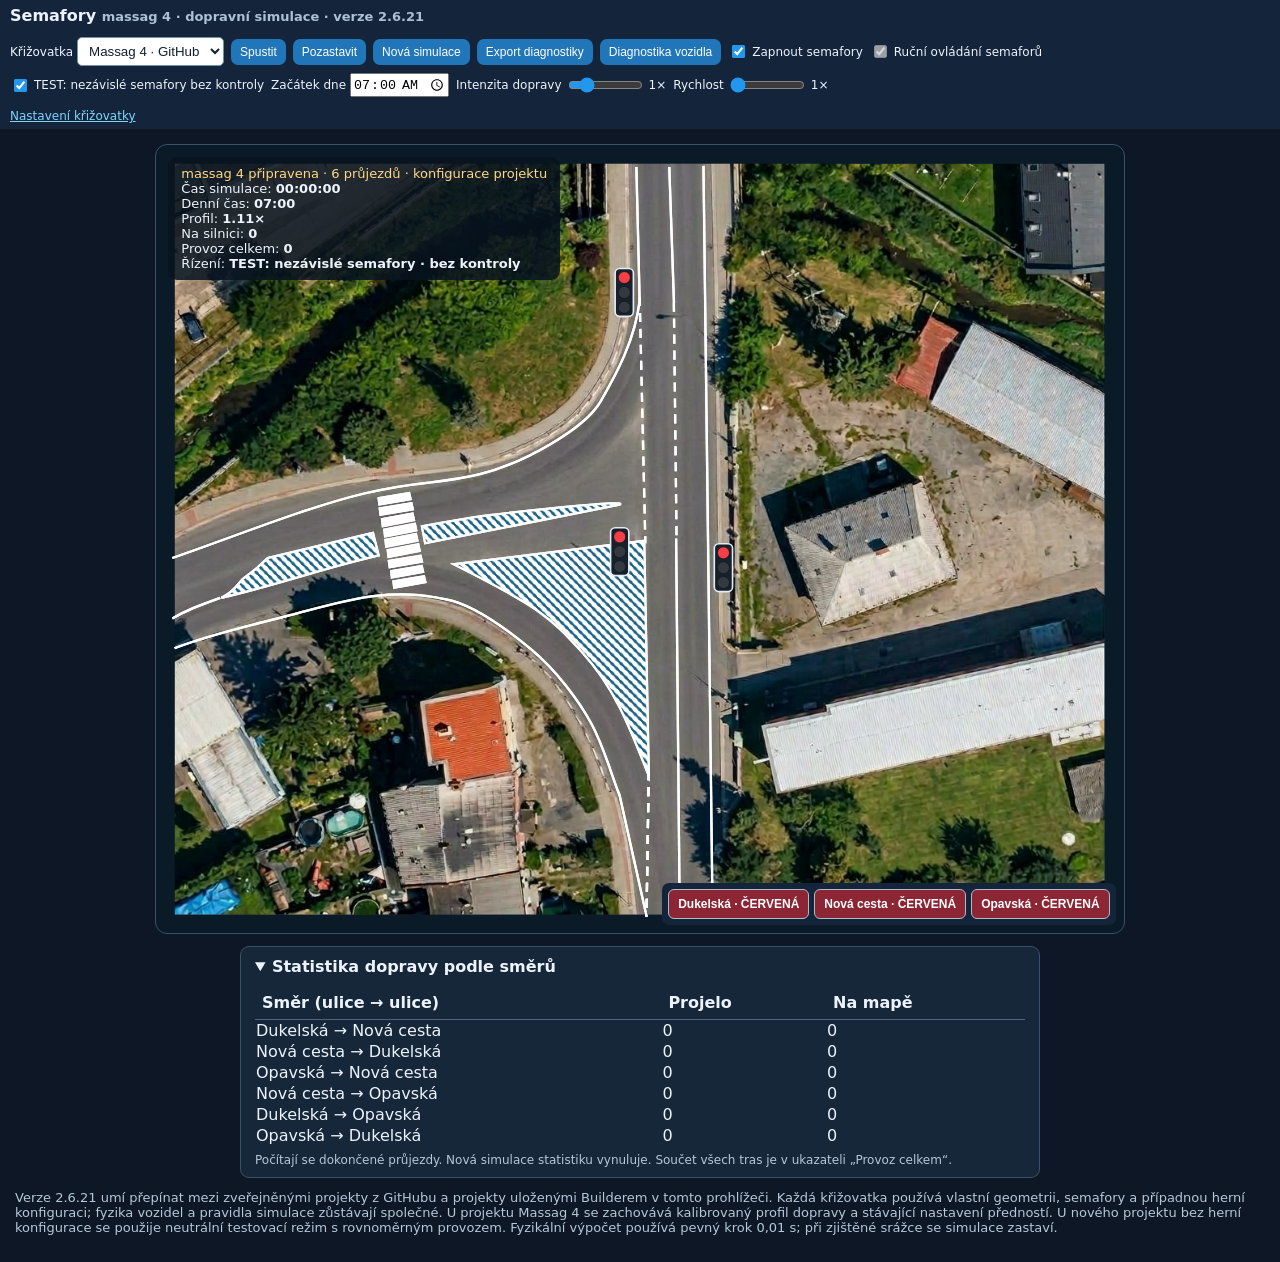
==== commit 14928681: "Release game 2.6.21 and document full vehicle footprint waiting positions" ====
--- a/hra.html
+++ b/hra.html
@@ -35,13 +35,13 @@
  .hud{font-size:10px;padding:4px 7px}
  .note{order:2}
 }
-</style><script type="module" src="./js/play.js?v=2.6.20"></script></head>
-<body><header><h1>Semafory <small><span id="intersection-name">Načítám křižovatku…</span> · dopravní simulace · verze 2.6.20</small></h1><a href="./index.html">Nastavení křižovatky</a></header>
+</style><script type="module" src="./js/play.js?v=2.6.21"></script></head>
+<body><header><h1>Semafory <small><span id="intersection-name">Načítám křižovatku…</span> · dopravní simulace · verze 2.6.21</small></h1><a href="./index.html">Nastavení křižovatky</a></header>
 <main><div class="controls"><label>Křižovatka <select id="intersection"><option value="">Načítám…</option></select></label><button id="start">Spustit</button><button id="pause">Pozastavit</button><button id="reset">Nová simulace</button><button id="export-diagnostics">Export diagnostiky</button><button id="inspect-toggle" type="button">Diagnostika vozidla</button><label><input id="signals-enabled" type="checkbox" checked> Zapnout semafory</label><label><input id="manual" type="checkbox" checked> Ruční ovládání semaforů</label><label title="Testovací režim bez spřažení a bezpečnostních intervalů"><input id="unrestricted" type="checkbox" checked> TEST: nezávislé semafory bez kontroly</label><label>Začátek dne <input id="start-time" type="time" value="07:00" step="900" style="max-width:100px"></label><label>Intenzita dopravy <input id="rate" type="range" min="0.5" max="3" step="0.25" value="1"><span id="rate-value">1×</span></label><label>Rychlost <input id="speed" type="range" min="1" max="5" value="1"><span id="speed-value">1×</span></label></div>
 <div class="stage"><svg id="scene" xmlns="http://www.w3.org/2000/svg" viewBox="0 0 1280 720" preserveAspectRatio="xMidYMid meet" aria-label="Simulace křižovatky">
 <defs id="defs"></defs><g id="map"></g><g id="photo-map"></g><g id="markings"></g><g id="native-map"></g><g id="vehicles" data-overlay="true"></g><g id="lights" data-overlay="true"></g></svg>
 <div class="hud"><div id="state">Načítám křižovatku…</div><div>Čas simulace: <b id="elapsed">00:00:00</b></div><div>Denní čas: <b id="day-time">07:00</b></div><div>Profil: <b id="current-profile">1,00×</b></div><div>Na silnici: <b id="count">0</b></div><div>Provoz celkem: <b id="passed">0</b></div><div>Řízení: <b id="phase">Bez semaforů</b></div></div><div id="signal-panel" class="signal-panel" hidden></div></div>
 <details id="traffic-stats" style="margin:12px auto;max-width:800px;background:#16273a;border:1px solid #38526b;border-radius:9px;padding:10px 14px;color:#edf3fc" open><summary style="cursor:pointer;font-weight:700">Statistika dopravy podle směrů</summary><div style="overflow-x:auto"><table style="border-collapse:collapse;width:100%;margin-top:10px;text-align:left;font-variant-numeric:tabular-nums"><thead><tr><th style="padding:7px;border-bottom:1px solid #506479">Směr (ulice → ulice)</th><th style="padding:7px;border-bottom:1px solid #506479">Projelo</th><th style="padding:7px;border-bottom:1px solid #506479">Na mapě</th></tr></thead><tbody id="route-stats-body"></tbody></table></div><p style="margin:7px 0 0;font-size:12px;color:#b6c7d9">Počítají se dokončené průjezdy. Nová simulace statistiku vynuluje. Součet všech tras je v ukazateli „Provoz celkem“.</p></details>
-<section id="vehicle-inspector" hidden style="position:fixed;right:12px;bottom:12px;z-index:30;max-width:min(440px,92vw);max-height:42vh;overflow:auto;margin:0;padding:12px;background:#172b3b;color:#eef7ff;border:1px solid #51788e;border-radius:9px;font-size:13px"><label style="display:block;margin-bottom:8px">Vybrat vozidlo: <select id="inspect-select" style="background:#fff;color:#102030;padding:4px;max-width:100%"></select></label><strong id="inspect-title">Vybrané vozidlo</strong><div id="inspect-info" style="margin:7px 0"></div><strong id="inspect-status"></strong><pre id="inspect-detail" style="white-space:pre-wrap;overflow-wrap:anywhere;font-size:12px;margin:8px 0 0"></pre></section><pre id="diagnostics" hidden style="white-space:pre-wrap;overflow-wrap:anywhere;background:#16283d;padding:12px;border-radius:8px;font-size:12px"></pre><p class="note">Verze 2.6.20 umí přepínat mezi zveřejněnými projekty z GitHubu a projekty uloženými Builderem v tomto prohlížeči. Každá křižovatka používá vlastní geometrii, semafory a případnou herní konfiguraci; fyzika vozidel a pravidla simulace zůstávají společné. U projektu Massag 4 se zachovává kalibrovaný profil dopravy a stávající nastavení předností. U nového projektu bez herní konfigurace se použije neutrální testovací režim s rovnoměrným provozem. Fyzikální výpočet používá pevný krok 0,01 s; při zjištěné srážce se simulace zastaví.</p></main><script>
+<section id="vehicle-inspector" hidden style="position:fixed;right:12px;bottom:12px;z-index:30;max-width:min(440px,92vw);max-height:42vh;overflow:auto;margin:0;padding:12px;background:#172b3b;color:#eef7ff;border:1px solid #51788e;border-radius:9px;font-size:13px"><label style="display:block;margin-bottom:8px">Vybrat vozidlo: <select id="inspect-select" style="background:#fff;color:#102030;padding:4px;max-width:100%"></select></label><strong id="inspect-title">Vybrané vozidlo</strong><div id="inspect-info" style="margin:7px 0"></div><strong id="inspect-status"></strong><pre id="inspect-detail" style="white-space:pre-wrap;overflow-wrap:anywhere;font-size:12px;margin:8px 0 0"></pre></section><pre id="diagnostics" hidden style="white-space:pre-wrap;overflow-wrap:anywhere;background:#16283d;padding:12px;border-radius:8px;font-size:12px"></pre><p class="note">Verze 2.6.21 umí přepínat mezi zveřejněnými projekty z GitHubu a projekty uloženými Builderem v tomto prohlížeči. Každá křižovatka používá vlastní geometrii, semafory a případnou herní konfiguraci; fyzika vozidel a pravidla simulace zůstávají společné. U projektu Massag 4 se zachovává kalibrovaný profil dopravy a stávající nastavení předností. U nového projektu bez herní konfigurace se použije neutrální testovací režim s rovnoměrným provozem. Fyzikální výpočet používá pevný krok 0,01 s; při zjištěné srážce se simulace zastaví.</p></main><script>
 (()=>{const controls=document.querySelector('.controls'),header=document.querySelector('header'),main=document.querySelector('main'),stage=document.querySelector('.stage');function layout(){if(window.innerWidth>640)header.append(controls);else stage.insertAdjacentElement('afterend',controls)}window.addEventListener('resize',layout);layout()})();
 </script></body></html>
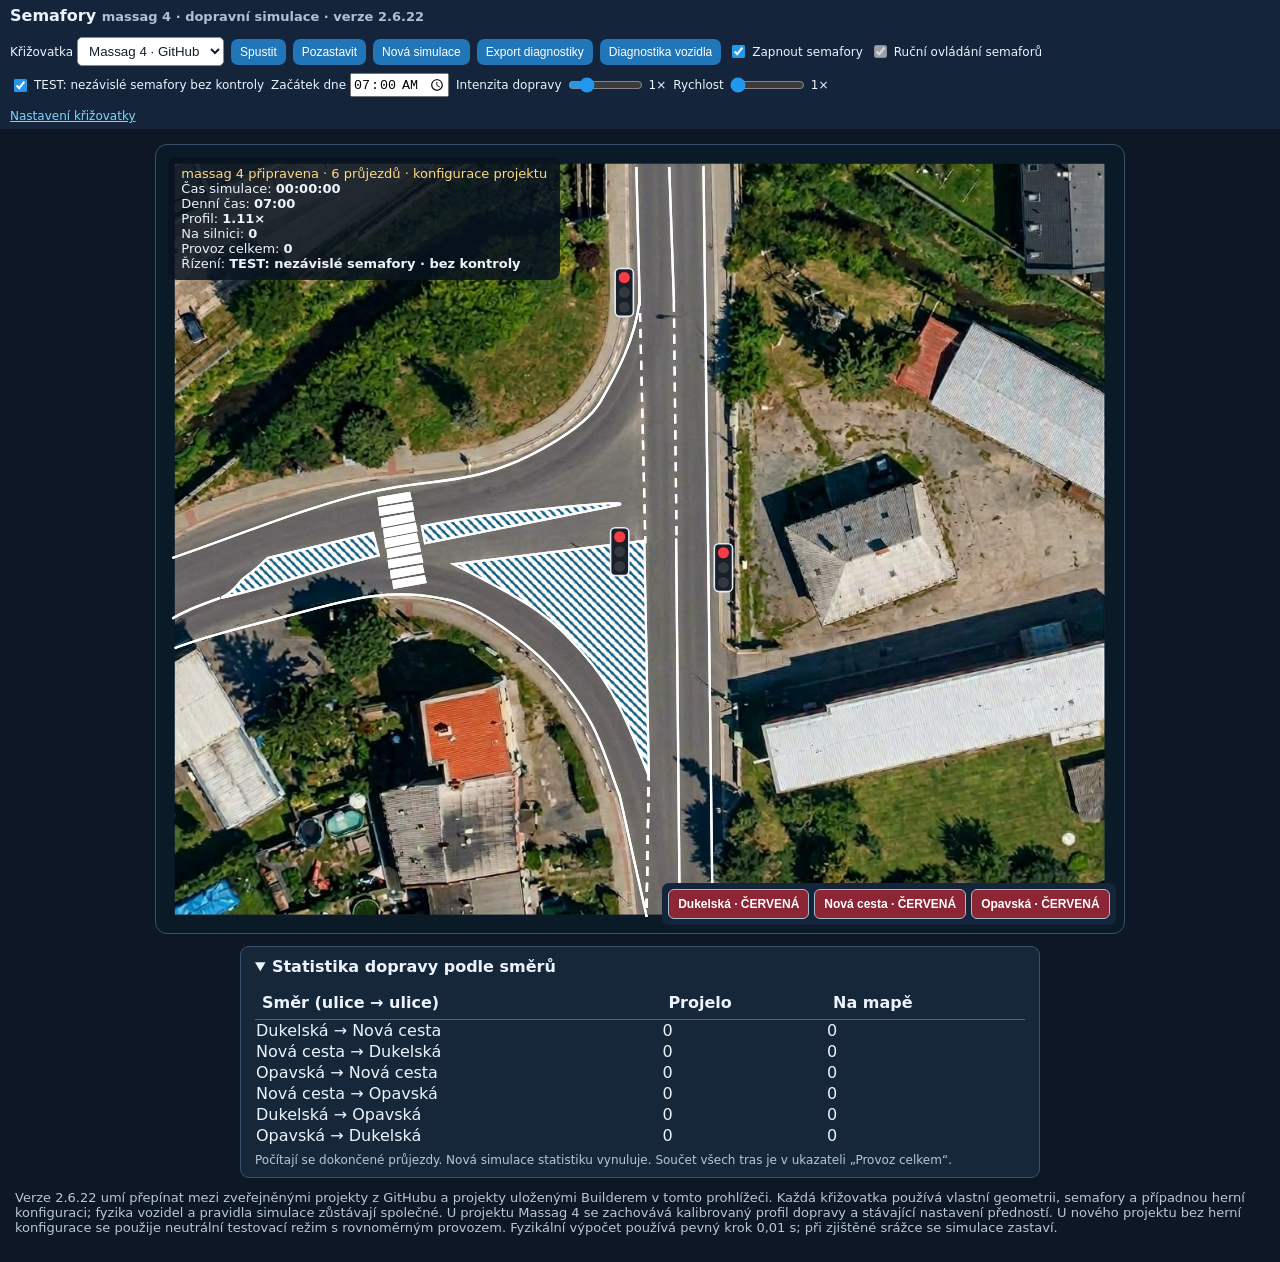
==== commit 8232c454: "Publish 2.6.22 traffic proportion configuration" ====
--- a/hra.html
+++ b/hra.html
@@ -35,13 +35,13 @@
  .hud{font-size:10px;padding:4px 7px}
  .note{order:2}
 }
-</style><script type="module" src="./js/play.js?v=2.6.21"></script></head>
-<body><header><h1>Semafory <small><span id="intersection-name">Načítám křižovatku…</span> · dopravní simulace · verze 2.6.21</small></h1><a href="./index.html">Nastavení křižovatky</a></header>
+</style><script type="module" src="./js/play.js?v=2.6.22"></script></head>
+<body><header><h1>Semafory <small><span id="intersection-name">Načítám křižovatku…</span> · dopravní simulace · verze 2.6.22</small></h1><a href="./index.html">Nastavení křižovatky</a></header>
 <main><div class="controls"><label>Křižovatka <select id="intersection"><option value="">Načítám…</option></select></label><button id="start">Spustit</button><button id="pause">Pozastavit</button><button id="reset">Nová simulace</button><button id="export-diagnostics">Export diagnostiky</button><button id="inspect-toggle" type="button">Diagnostika vozidla</button><label><input id="signals-enabled" type="checkbox" checked> Zapnout semafory</label><label><input id="manual" type="checkbox" checked> Ruční ovládání semaforů</label><label title="Testovací režim bez spřažení a bezpečnostních intervalů"><input id="unrestricted" type="checkbox" checked> TEST: nezávislé semafory bez kontroly</label><label>Začátek dne <input id="start-time" type="time" value="07:00" step="900" style="max-width:100px"></label><label>Intenzita dopravy <input id="rate" type="range" min="0.5" max="3" step="0.25" value="1"><span id="rate-value">1×</span></label><label>Rychlost <input id="speed" type="range" min="1" max="5" value="1"><span id="speed-value">1×</span></label></div>
 <div class="stage"><svg id="scene" xmlns="http://www.w3.org/2000/svg" viewBox="0 0 1280 720" preserveAspectRatio="xMidYMid meet" aria-label="Simulace křižovatky">
 <defs id="defs"></defs><g id="map"></g><g id="photo-map"></g><g id="markings"></g><g id="native-map"></g><g id="vehicles" data-overlay="true"></g><g id="lights" data-overlay="true"></g></svg>
 <div class="hud"><div id="state">Načítám křižovatku…</div><div>Čas simulace: <b id="elapsed">00:00:00</b></div><div>Denní čas: <b id="day-time">07:00</b></div><div>Profil: <b id="current-profile">1,00×</b></div><div>Na silnici: <b id="count">0</b></div><div>Provoz celkem: <b id="passed">0</b></div><div>Řízení: <b id="phase">Bez semaforů</b></div></div><div id="signal-panel" class="signal-panel" hidden></div></div>
 <details id="traffic-stats" style="margin:12px auto;max-width:800px;background:#16273a;border:1px solid #38526b;border-radius:9px;padding:10px 14px;color:#edf3fc" open><summary style="cursor:pointer;font-weight:700">Statistika dopravy podle směrů</summary><div style="overflow-x:auto"><table style="border-collapse:collapse;width:100%;margin-top:10px;text-align:left;font-variant-numeric:tabular-nums"><thead><tr><th style="padding:7px;border-bottom:1px solid #506479">Směr (ulice → ulice)</th><th style="padding:7px;border-bottom:1px solid #506479">Projelo</th><th style="padding:7px;border-bottom:1px solid #506479">Na mapě</th></tr></thead><tbody id="route-stats-body"></tbody></table></div><p style="margin:7px 0 0;font-size:12px;color:#b6c7d9">Počítají se dokončené průjezdy. Nová simulace statistiku vynuluje. Součet všech tras je v ukazateli „Provoz celkem“.</p></details>
-<section id="vehicle-inspector" hidden style="position:fixed;right:12px;bottom:12px;z-index:30;max-width:min(440px,92vw);max-height:42vh;overflow:auto;margin:0;padding:12px;background:#172b3b;color:#eef7ff;border:1px solid #51788e;border-radius:9px;font-size:13px"><label style="display:block;margin-bottom:8px">Vybrat vozidlo: <select id="inspect-select" style="background:#fff;color:#102030;padding:4px;max-width:100%"></select></label><strong id="inspect-title">Vybrané vozidlo</strong><div id="inspect-info" style="margin:7px 0"></div><strong id="inspect-status"></strong><pre id="inspect-detail" style="white-space:pre-wrap;overflow-wrap:anywhere;font-size:12px;margin:8px 0 0"></pre></section><pre id="diagnostics" hidden style="white-space:pre-wrap;overflow-wrap:anywhere;background:#16283d;padding:12px;border-radius:8px;font-size:12px"></pre><p class="note">Verze 2.6.21 umí přepínat mezi zveřejněnými projekty z GitHubu a projekty uloženými Builderem v tomto prohlížeči. Každá křižovatka používá vlastní geometrii, semafory a případnou herní konfiguraci; fyzika vozidel a pravidla simulace zůstávají společné. U projektu Massag 4 se zachovává kalibrovaný profil dopravy a stávající nastavení předností. U nového projektu bez herní konfigurace se použije neutrální testovací režim s rovnoměrným provozem. Fyzikální výpočet používá pevný krok 0,01 s; při zjištěné srážce se simulace zastaví.</p></main><script>
+<section id="vehicle-inspector" hidden style="position:fixed;right:12px;bottom:12px;z-index:30;max-width:min(440px,92vw);max-height:42vh;overflow:auto;margin:0;padding:12px;background:#172b3b;color:#eef7ff;border:1px solid #51788e;border-radius:9px;font-size:13px"><label style="display:block;margin-bottom:8px">Vybrat vozidlo: <select id="inspect-select" style="background:#fff;color:#102030;padding:4px;max-width:100%"></select></label><strong id="inspect-title">Vybrané vozidlo</strong><div id="inspect-info" style="margin:7px 0"></div><strong id="inspect-status"></strong><pre id="inspect-detail" style="white-space:pre-wrap;overflow-wrap:anywhere;font-size:12px;margin:8px 0 0"></pre></section><pre id="diagnostics" hidden style="white-space:pre-wrap;overflow-wrap:anywhere;background:#16283d;padding:12px;border-radius:8px;font-size:12px"></pre><p class="note">Verze 2.6.22 umí přepínat mezi zveřejněnými projekty z GitHubu a projekty uloženými Builderem v tomto prohlížeči. Každá křižovatka používá vlastní geometrii, semafory a případnou herní konfiguraci; fyzika vozidel a pravidla simulace zůstávají společné. U projektu Massag 4 se zachovává kalibrovaný profil dopravy a stávající nastavení předností. U nového projektu bez herní konfigurace se použije neutrální testovací režim s rovnoměrným provozem. Fyzikální výpočet používá pevný krok 0,01 s; při zjištěné srážce se simulace zastaví.</p></main><script>
 (()=>{const controls=document.querySelector('.controls'),header=document.querySelector('header'),main=document.querySelector('main'),stage=document.querySelector('.stage');function layout(){if(window.innerWidth>640)header.append(controls);else stage.insertAdjacentElement('afterend',controls)}window.addEventListener('resize',layout);layout()})();
 </script></body></html>
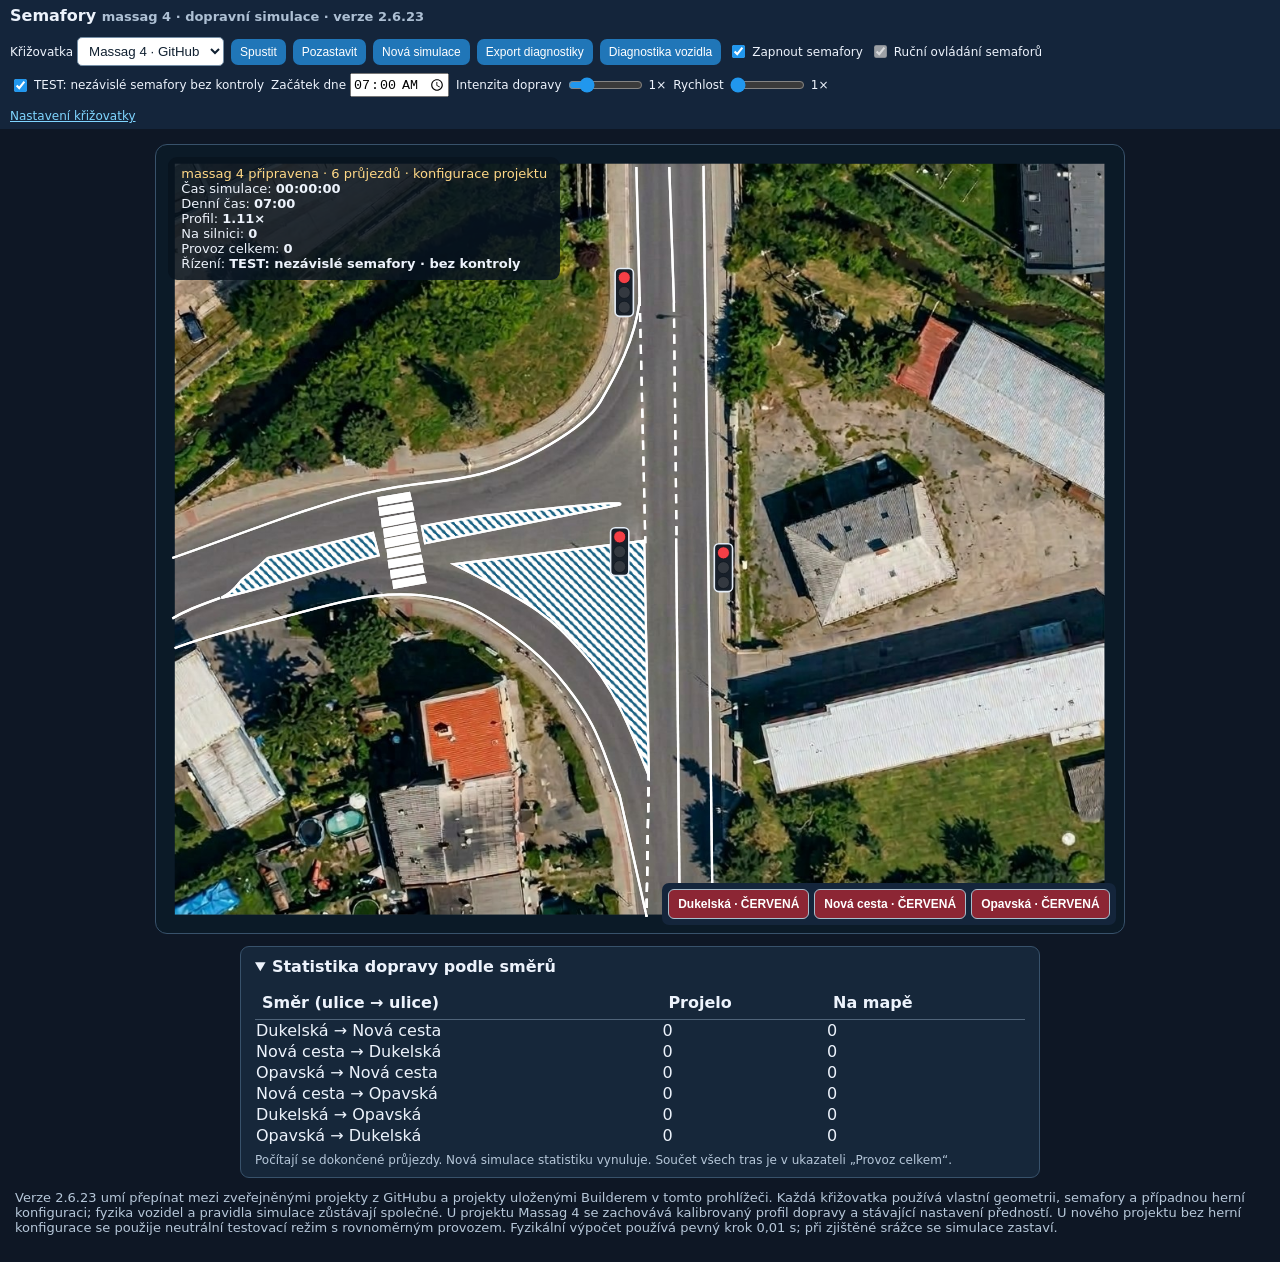
==== commit d1ee4ae7: "Release game 2.6.23 fixed traffic sampling" ====
--- a/hra.html
+++ b/hra.html
@@ -35,13 +35,13 @@
  .hud{font-size:10px;padding:4px 7px}
  .note{order:2}
 }
-</style><script type="module" src="./js/play.js?v=2.6.22"></script></head>
-<body><header><h1>Semafory <small><span id="intersection-name">Načítám křižovatku…</span> · dopravní simulace · verze 2.6.22</small></h1><a href="./index.html">Nastavení křižovatky</a></header>
+</style><script type="module" src="./js/play.js?v=2.6.23"></script></head>
+<body><header><h1>Semafory <small><span id="intersection-name">Načítám křižovatku…</span> · dopravní simulace · verze 2.6.23</small></h1><a href="./index.html">Nastavení křižovatky</a></header>
 <main><div class="controls"><label>Křižovatka <select id="intersection"><option value="">Načítám…</option></select></label><button id="start">Spustit</button><button id="pause">Pozastavit</button><button id="reset">Nová simulace</button><button id="export-diagnostics">Export diagnostiky</button><button id="inspect-toggle" type="button">Diagnostika vozidla</button><label><input id="signals-enabled" type="checkbox" checked> Zapnout semafory</label><label><input id="manual" type="checkbox" checked> Ruční ovládání semaforů</label><label title="Testovací režim bez spřažení a bezpečnostních intervalů"><input id="unrestricted" type="checkbox" checked> TEST: nezávislé semafory bez kontroly</label><label>Začátek dne <input id="start-time" type="time" value="07:00" step="900" style="max-width:100px"></label><label>Intenzita dopravy <input id="rate" type="range" min="0.5" max="3" step="0.25" value="1"><span id="rate-value">1×</span></label><label>Rychlost <input id="speed" type="range" min="1" max="5" value="1"><span id="speed-value">1×</span></label></div>
 <div class="stage"><svg id="scene" xmlns="http://www.w3.org/2000/svg" viewBox="0 0 1280 720" preserveAspectRatio="xMidYMid meet" aria-label="Simulace křižovatky">
 <defs id="defs"></defs><g id="map"></g><g id="photo-map"></g><g id="markings"></g><g id="native-map"></g><g id="vehicles" data-overlay="true"></g><g id="lights" data-overlay="true"></g></svg>
 <div class="hud"><div id="state">Načítám křižovatku…</div><div>Čas simulace: <b id="elapsed">00:00:00</b></div><div>Denní čas: <b id="day-time">07:00</b></div><div>Profil: <b id="current-profile">1,00×</b></div><div>Na silnici: <b id="count">0</b></div><div>Provoz celkem: <b id="passed">0</b></div><div>Řízení: <b id="phase">Bez semaforů</b></div></div><div id="signal-panel" class="signal-panel" hidden></div></div>
 <details id="traffic-stats" style="margin:12px auto;max-width:800px;background:#16273a;border:1px solid #38526b;border-radius:9px;padding:10px 14px;color:#edf3fc" open><summary style="cursor:pointer;font-weight:700">Statistika dopravy podle směrů</summary><div style="overflow-x:auto"><table style="border-collapse:collapse;width:100%;margin-top:10px;text-align:left;font-variant-numeric:tabular-nums"><thead><tr><th style="padding:7px;border-bottom:1px solid #506479">Směr (ulice → ulice)</th><th style="padding:7px;border-bottom:1px solid #506479">Projelo</th><th style="padding:7px;border-bottom:1px solid #506479">Na mapě</th></tr></thead><tbody id="route-stats-body"></tbody></table></div><p style="margin:7px 0 0;font-size:12px;color:#b6c7d9">Počítají se dokončené průjezdy. Nová simulace statistiku vynuluje. Součet všech tras je v ukazateli „Provoz celkem“.</p></details>
-<section id="vehicle-inspector" hidden style="position:fixed;right:12px;bottom:12px;z-index:30;max-width:min(440px,92vw);max-height:42vh;overflow:auto;margin:0;padding:12px;background:#172b3b;color:#eef7ff;border:1px solid #51788e;border-radius:9px;font-size:13px"><label style="display:block;margin-bottom:8px">Vybrat vozidlo: <select id="inspect-select" style="background:#fff;color:#102030;padding:4px;max-width:100%"></select></label><strong id="inspect-title">Vybrané vozidlo</strong><div id="inspect-info" style="margin:7px 0"></div><strong id="inspect-status"></strong><pre id="inspect-detail" style="white-space:pre-wrap;overflow-wrap:anywhere;font-size:12px;margin:8px 0 0"></pre></section><pre id="diagnostics" hidden style="white-space:pre-wrap;overflow-wrap:anywhere;background:#16283d;padding:12px;border-radius:8px;font-size:12px"></pre><p class="note">Verze 2.6.22 umí přepínat mezi zveřejněnými projekty z GitHubu a projekty uloženými Builderem v tomto prohlížeči. Každá křižovatka používá vlastní geometrii, semafory a případnou herní konfiguraci; fyzika vozidel a pravidla simulace zůstávají společné. U projektu Massag 4 se zachovává kalibrovaný profil dopravy a stávající nastavení předností. U nového projektu bez herní konfigurace se použije neutrální testovací režim s rovnoměrným provozem. Fyzikální výpočet používá pevný krok 0,01 s; při zjištěné srážce se simulace zastaví.</p></main><script>
+<section id="vehicle-inspector" hidden style="position:fixed;right:12px;bottom:12px;z-index:30;max-width:min(440px,92vw);max-height:42vh;overflow:auto;margin:0;padding:12px;background:#172b3b;color:#eef7ff;border:1px solid #51788e;border-radius:9px;font-size:13px"><label style="display:block;margin-bottom:8px">Vybrat vozidlo: <select id="inspect-select" style="background:#fff;color:#102030;padding:4px;max-width:100%"></select></label><strong id="inspect-title">Vybrané vozidlo</strong><div id="inspect-info" style="margin:7px 0"></div><strong id="inspect-status"></strong><pre id="inspect-detail" style="white-space:pre-wrap;overflow-wrap:anywhere;font-size:12px;margin:8px 0 0"></pre></section><pre id="diagnostics" hidden style="white-space:pre-wrap;overflow-wrap:anywhere;background:#16283d;padding:12px;border-radius:8px;font-size:12px"></pre><p class="note">Verze 2.6.23 umí přepínat mezi zveřejněnými projekty z GitHubu a projekty uloženými Builderem v tomto prohlížeči. Každá křižovatka používá vlastní geometrii, semafory a případnou herní konfiguraci; fyzika vozidel a pravidla simulace zůstávají společné. U projektu Massag 4 se zachovává kalibrovaný profil dopravy a stávající nastavení předností. U nového projektu bez herní konfigurace se použije neutrální testovací režim s rovnoměrným provozem. Fyzikální výpočet používá pevný krok 0,01 s; při zjištěné srážce se simulace zastaví.</p></main><script>
 (()=>{const controls=document.querySelector('.controls'),header=document.querySelector('header'),main=document.querySelector('main'),stage=document.querySelector('.stage');function layout(){if(window.innerWidth>640)header.append(controls);else stage.insertAdjacentElement('afterend',controls)}window.addEventListener('resize',layout);layout()})();
 </script></body></html>
